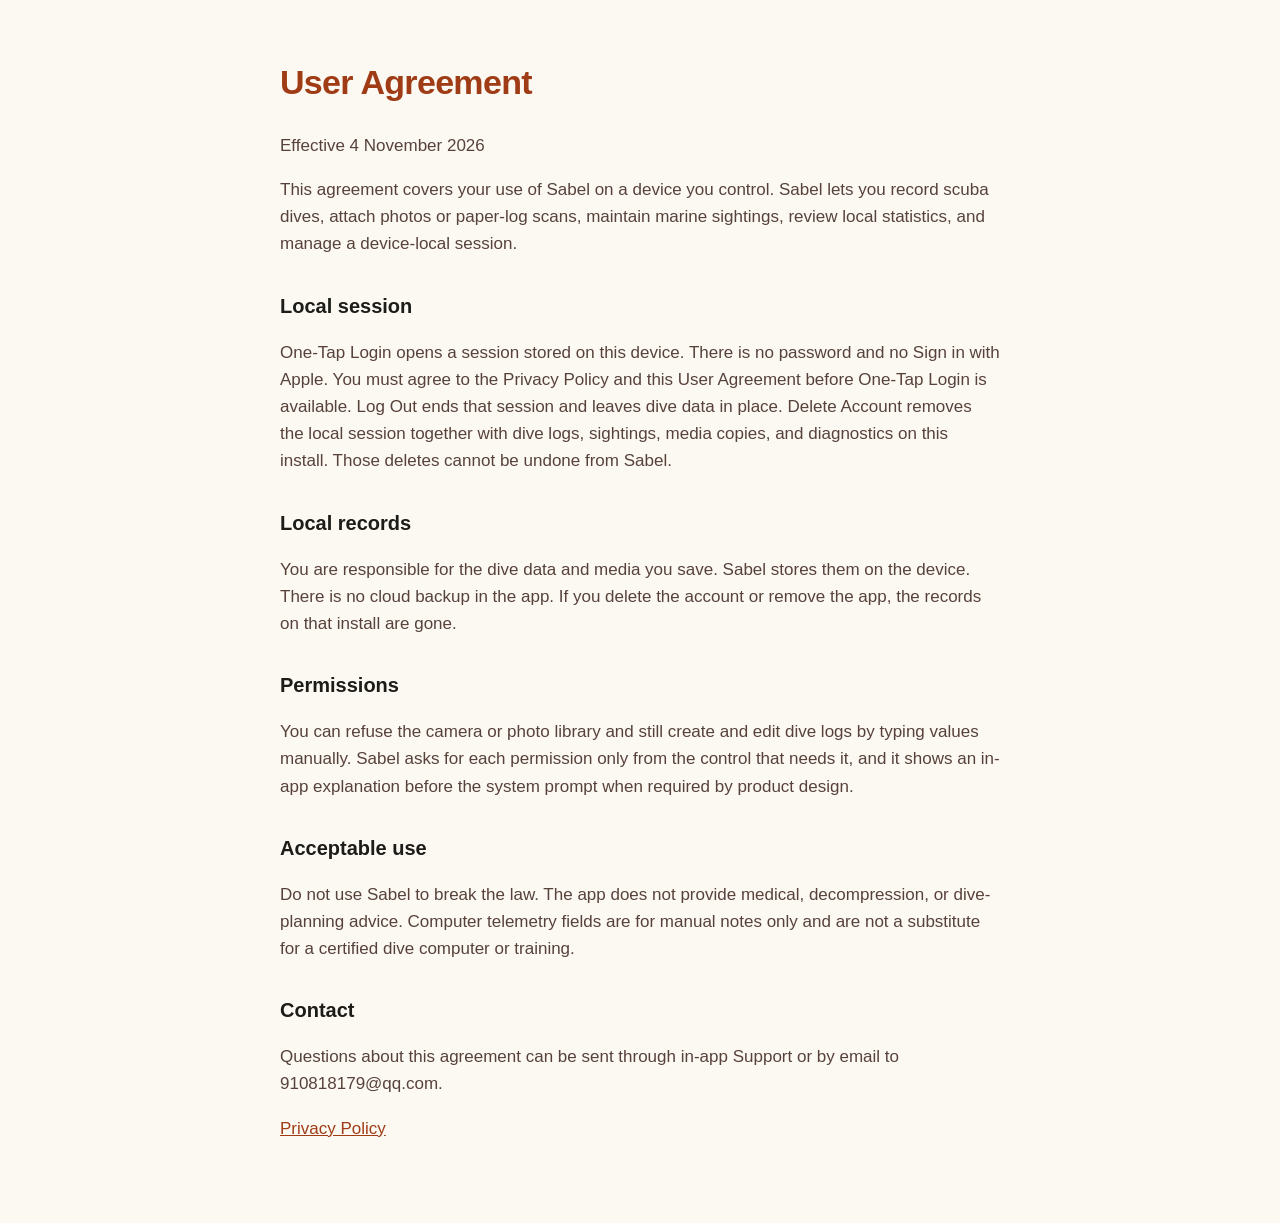
==== user-agreement.html @ 20592026 "Add Sabel Privacy Policy and User Agreement" ====
<!DOCTYPE html>
<html lang="en">
<head>
  <meta charset="utf-8">
  <meta name="viewport" content="width=device-width, initial-scale=1">
  <title>User Agreement</title>
  <link rel="stylesheet" href="legal.css">
</head>
<body>
  <main>
    <h1>User Agreement</h1>
    <p>Effective 4 November 2026</p>
    <p>This agreement covers your use of Sabel on a device you control. Sabel lets you record scuba dives, attach photos or paper-log scans, maintain marine sightings, review local statistics, and manage a device-local session.</p>

    <h2>Local session</h2>
    <p>One-Tap Login opens a session stored on this device. There is no password and no Sign in with Apple. You must agree to the Privacy Policy and this User Agreement before One-Tap Login is available. Log Out ends that session and leaves dive data in place. Delete Account removes the local session together with dive logs, sightings, media copies, and diagnostics on this install. Those deletes cannot be undone from Sabel.</p>

    <h2>Local records</h2>
    <p>You are responsible for the dive data and media you save. Sabel stores them on the device. There is no cloud backup in the app. If you delete the account or remove the app, the records on that install are gone.</p>

    <h2>Permissions</h2>
    <p>You can refuse the camera or photo library and still create and edit dive logs by typing values manually. Sabel asks for each permission only from the control that needs it, and it shows an in-app explanation before the system prompt when required by product design.</p>

    <h2>Acceptable use</h2>
    <p>Do not use Sabel to break the law. The app does not provide medical, decompression, or dive-planning advice. Computer telemetry fields are for manual notes only and are not a substitute for a certified dive computer or training.</p>

    <h2>Contact</h2>
    <p>Questions about this agreement can be sent through in-app Support or by email to 910818179@qq.com.</p>
    <p><a href="privacy-policy.html">Privacy Policy</a></p>
  </main>
</body>
</html>
---- legal.css ----
:root { color-scheme: light; }
body {
  margin: 0;
  background: #fcf9f3;
  color: #1c1c18;
  font: 17px/1.6 -apple-system, BlinkMacSystemFont, "Segoe UI", sans-serif;
}
main { max-width: 720px; margin: 0 auto; padding: 32px 20px 64px; }
h1 { font-weight: 700; letter-spacing: -0.02em; color: #9f3c16; }
h2 { font-size: 20px; margin-top: 2rem; color: #1c1c18; }
a { color: #9f3c16; }
p, li { color: #57423b; }
ul { padding-left: 1.2rem; }
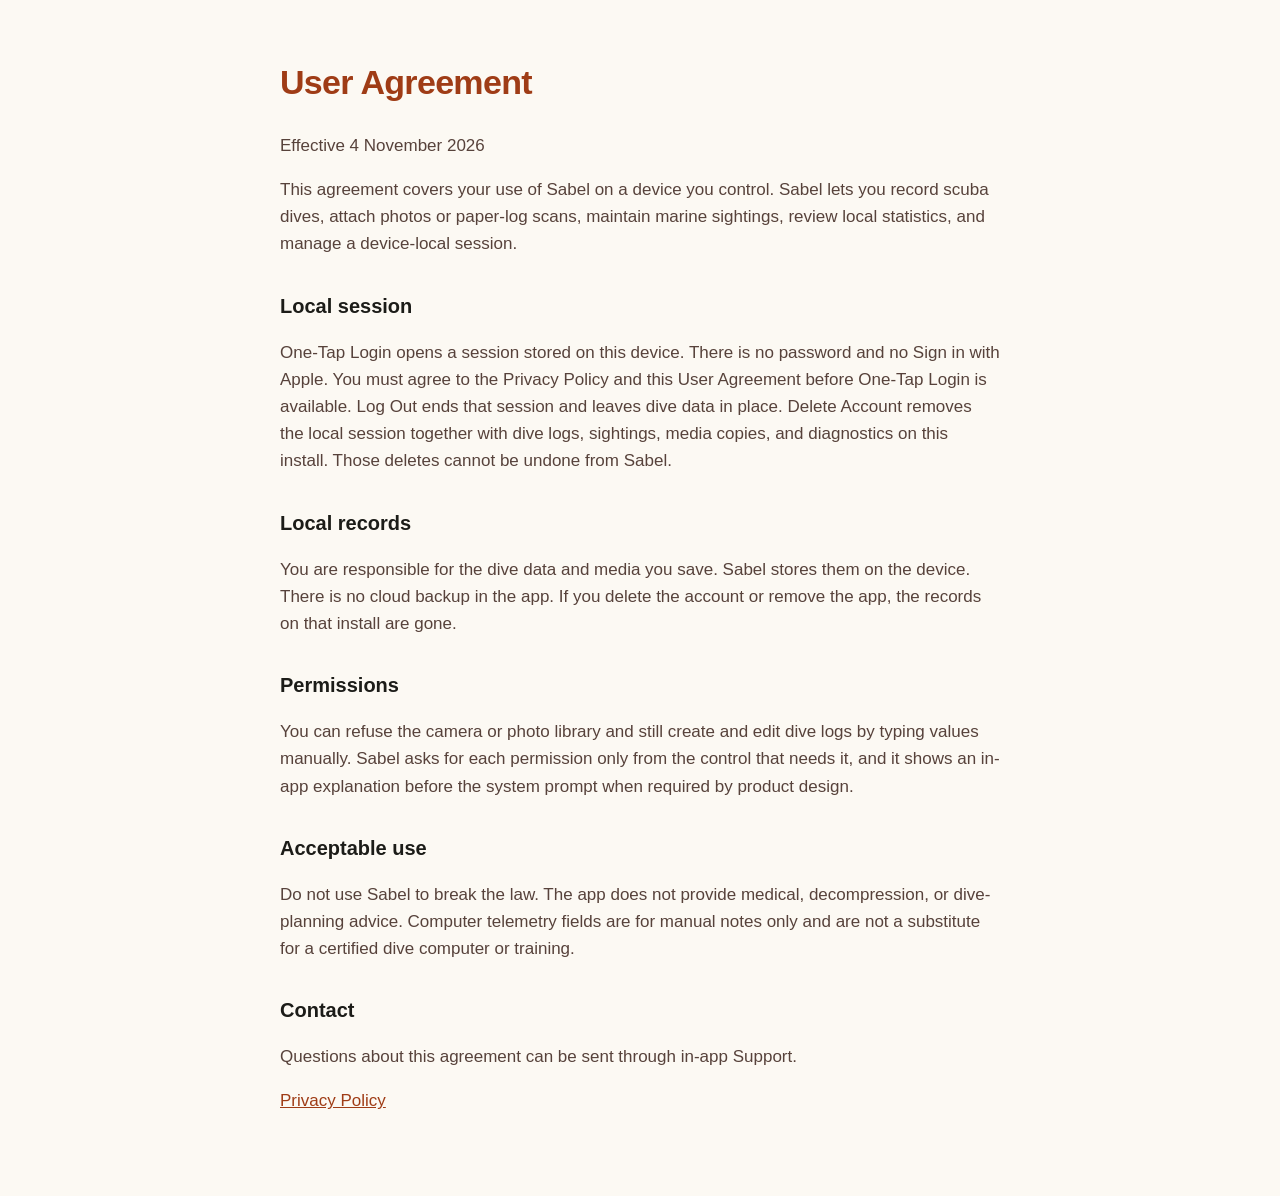
==== commit 56f7bccd: "Remove contact email from legal pages; keep in-app Support only." ====
--- a/user-agreement.html
+++ b/user-agreement.html
@@ -25,7 +25,7 @@
     <p>Do not use Sabel to break the law. The app does not provide medical, decompression, or dive-planning advice. Computer telemetry fields are for manual notes only and are not a substitute for a certified dive computer or training.</p>
 
     <h2>Contact</h2>
-    <p>Questions about this agreement can be sent through in-app Support or by email to 910818179@qq.com.</p>
+    <p>Questions about this agreement can be sent through in-app Support.</p>
     <p><a href="privacy-policy.html">Privacy Policy</a></p>
   </main>
 </body>
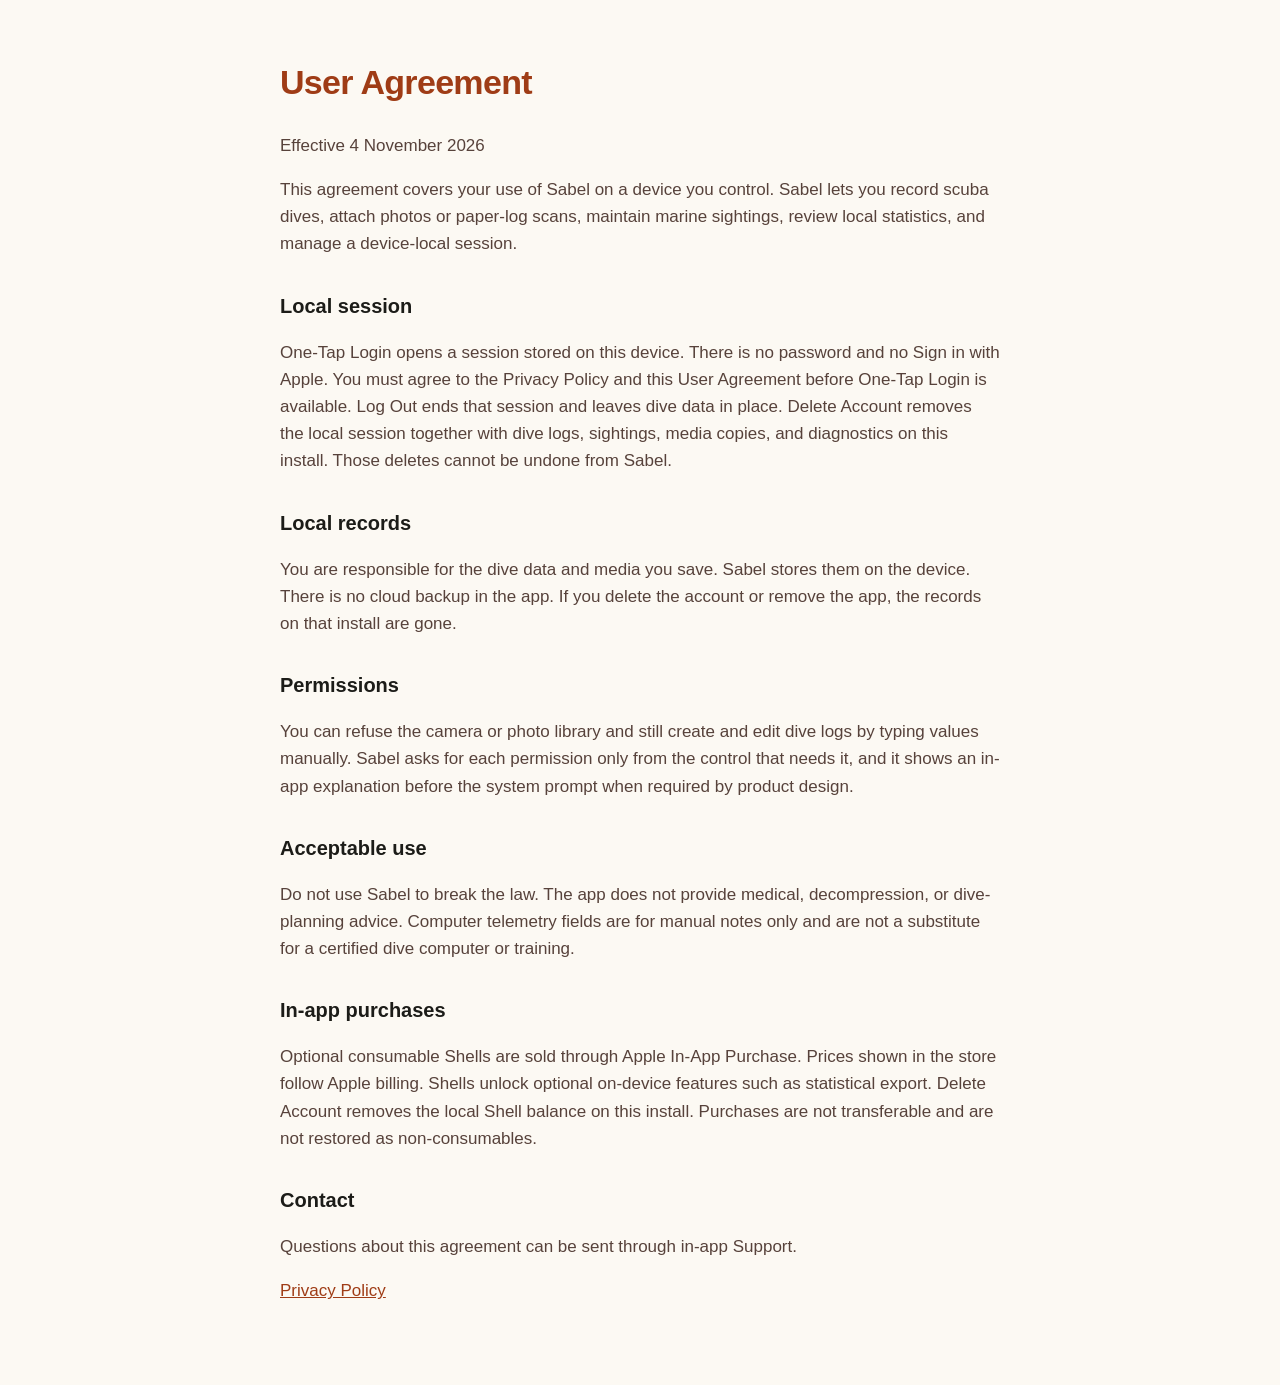
==== commit c376ce8a: "Document consumable Shell IAP in Privacy Policy and User Agreement." ====
--- a/user-agreement.html
+++ b/user-agreement.html
@@ -24,6 +24,9 @@
     <h2>Acceptable use</h2>
     <p>Do not use Sabel to break the law. The app does not provide medical, decompression, or dive-planning advice. Computer telemetry fields are for manual notes only and are not a substitute for a certified dive computer or training.</p>
 
+    <h2>In-app purchases</h2>
+    <p>Optional consumable Shells are sold through Apple In-App Purchase. Prices shown in the store follow Apple billing. Shells unlock optional on-device features such as statistical export. Delete Account removes the local Shell balance on this install. Purchases are not transferable and are not restored as non-consumables.</p>
+
     <h2>Contact</h2>
     <p>Questions about this agreement can be sent through in-app Support.</p>
     <p><a href="privacy-policy.html">Privacy Policy</a></p>
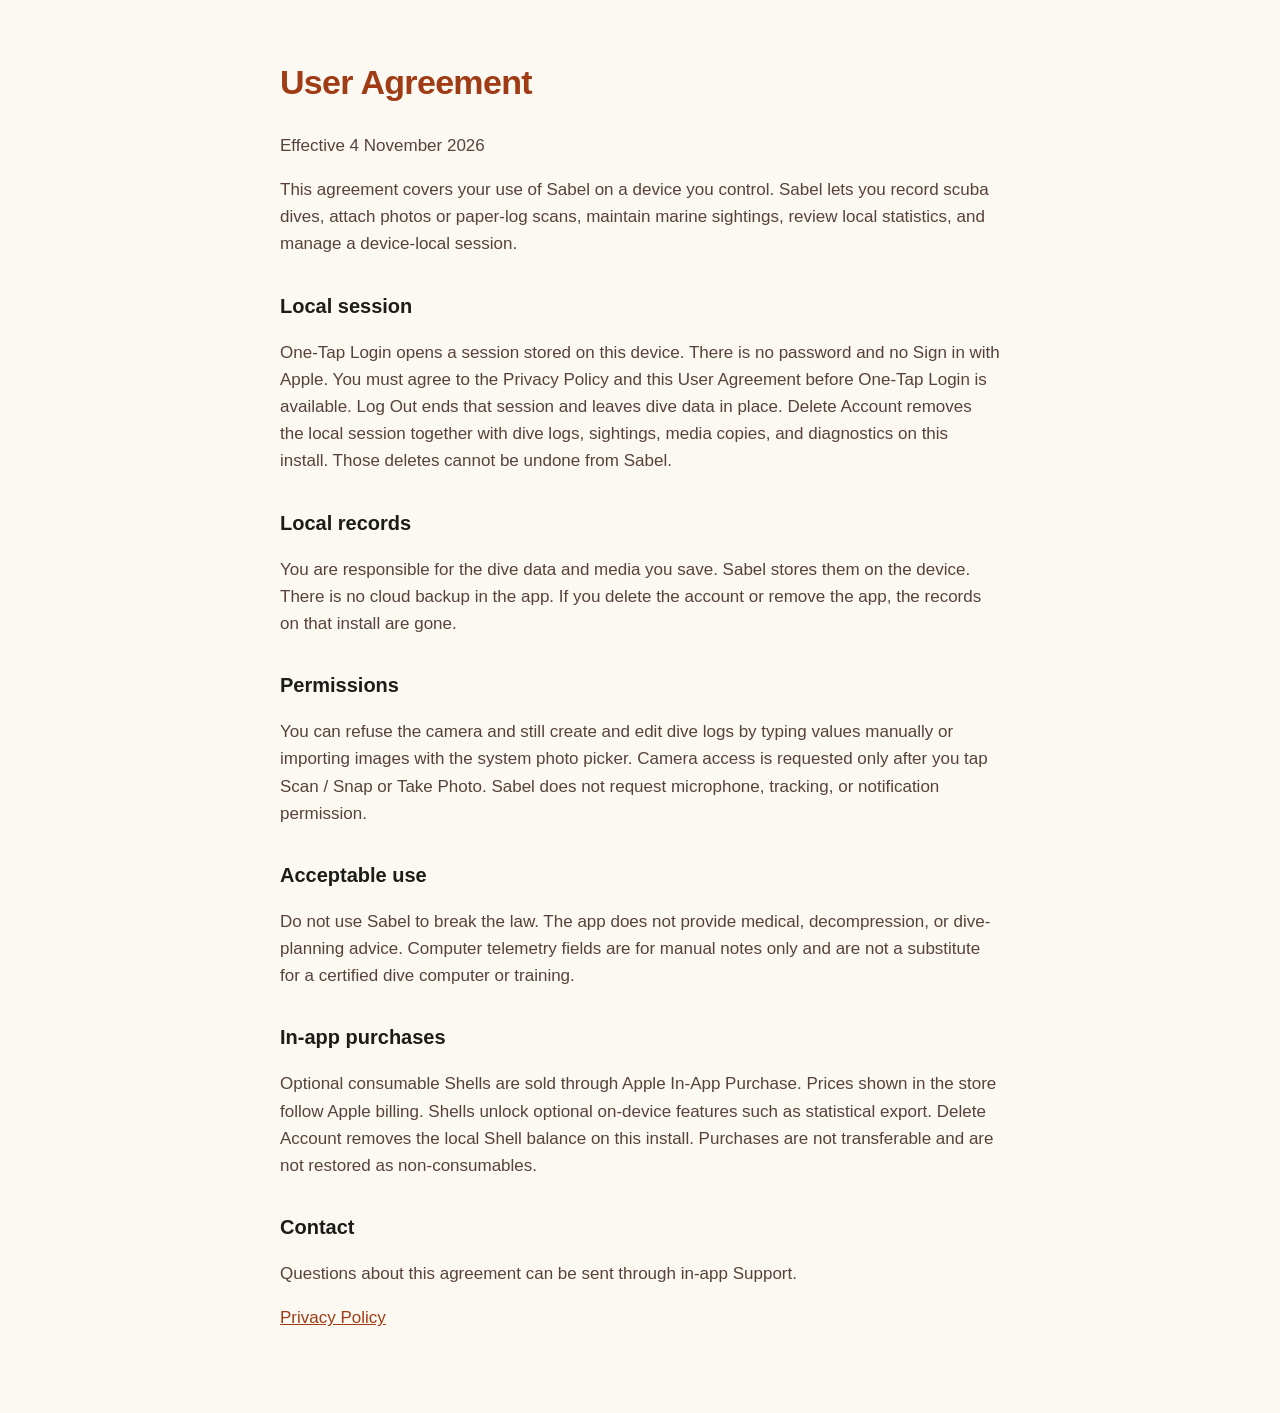
==== commit 4327a86c: "Align permission policy with camera-only request and PHPicker import." ====
--- a/user-agreement.html
+++ b/user-agreement.html
@@ -19,7 +19,7 @@
     <p>You are responsible for the dive data and media you save. Sabel stores them on the device. There is no cloud backup in the app. If you delete the account or remove the app, the records on that install are gone.</p>
 
     <h2>Permissions</h2>
-    <p>You can refuse the camera or photo library and still create and edit dive logs by typing values manually. Sabel asks for each permission only from the control that needs it, and it shows an in-app explanation before the system prompt when required by product design.</p>
+    <p>You can refuse the camera and still create and edit dive logs by typing values manually or importing images with the system photo picker. Camera access is requested only after you tap Scan / Snap or Take Photo. Sabel does not request microphone, tracking, or notification permission.</p>
 
     <h2>Acceptable use</h2>
     <p>Do not use Sabel to break the law. The app does not provide medical, decompression, or dive-planning advice. Computer telemetry fields are for manual notes only and are not a substitute for a certified dive computer or training.</p>
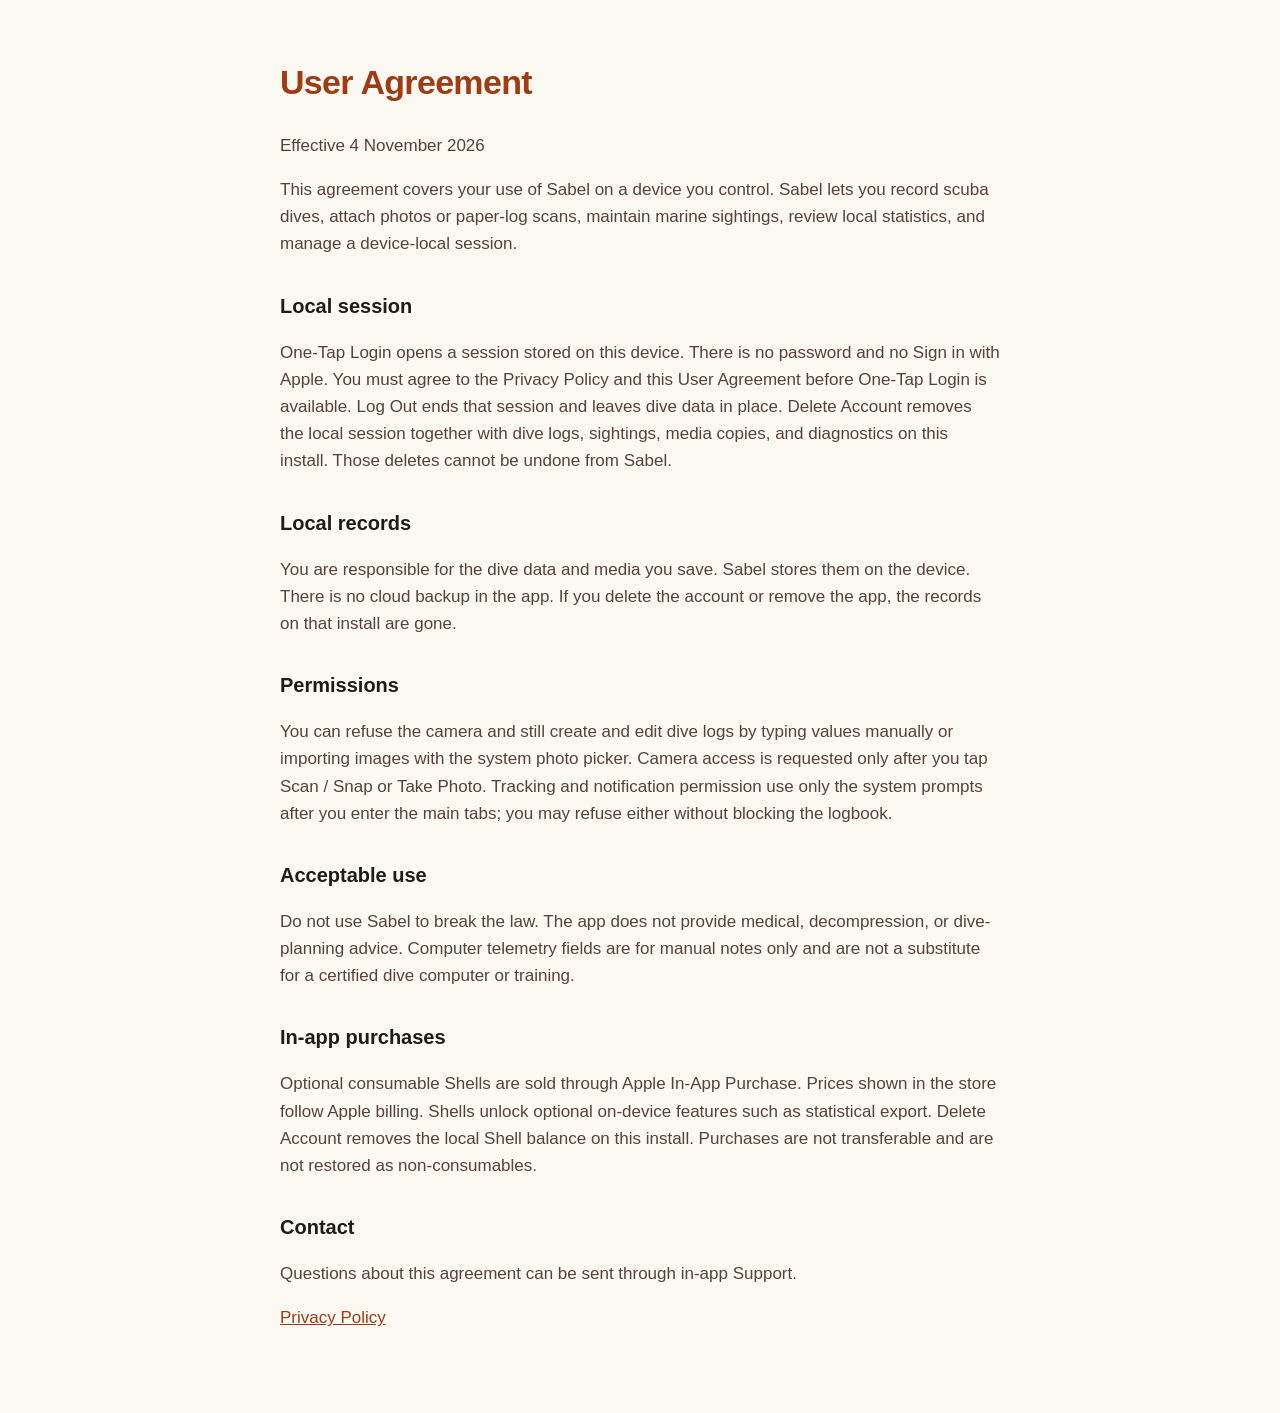
==== commit 6ae4f1e8: "Document ATT tracking and push notifications in legal pages." ====
--- a/user-agreement.html
+++ b/user-agreement.html
@@ -19,7 +19,7 @@
     <p>You are responsible for the dive data and media you save. Sabel stores them on the device. There is no cloud backup in the app. If you delete the account or remove the app, the records on that install are gone.</p>
 
     <h2>Permissions</h2>
-    <p>You can refuse the camera and still create and edit dive logs by typing values manually or importing images with the system photo picker. Camera access is requested only after you tap Scan / Snap or Take Photo. Sabel does not request microphone, tracking, or notification permission.</p>
+    <p>You can refuse the camera and still create and edit dive logs by typing values manually or importing images with the system photo picker. Camera access is requested only after you tap Scan / Snap or Take Photo. Tracking and notification permission use only the system prompts after you enter the main tabs; you may refuse either without blocking the logbook.</p>
 
     <h2>Acceptable use</h2>
     <p>Do not use Sabel to break the law. The app does not provide medical, decompression, or dive-planning advice. Computer telemetry fields are for manual notes only and are not a substitute for a certified dive computer or training.</p>
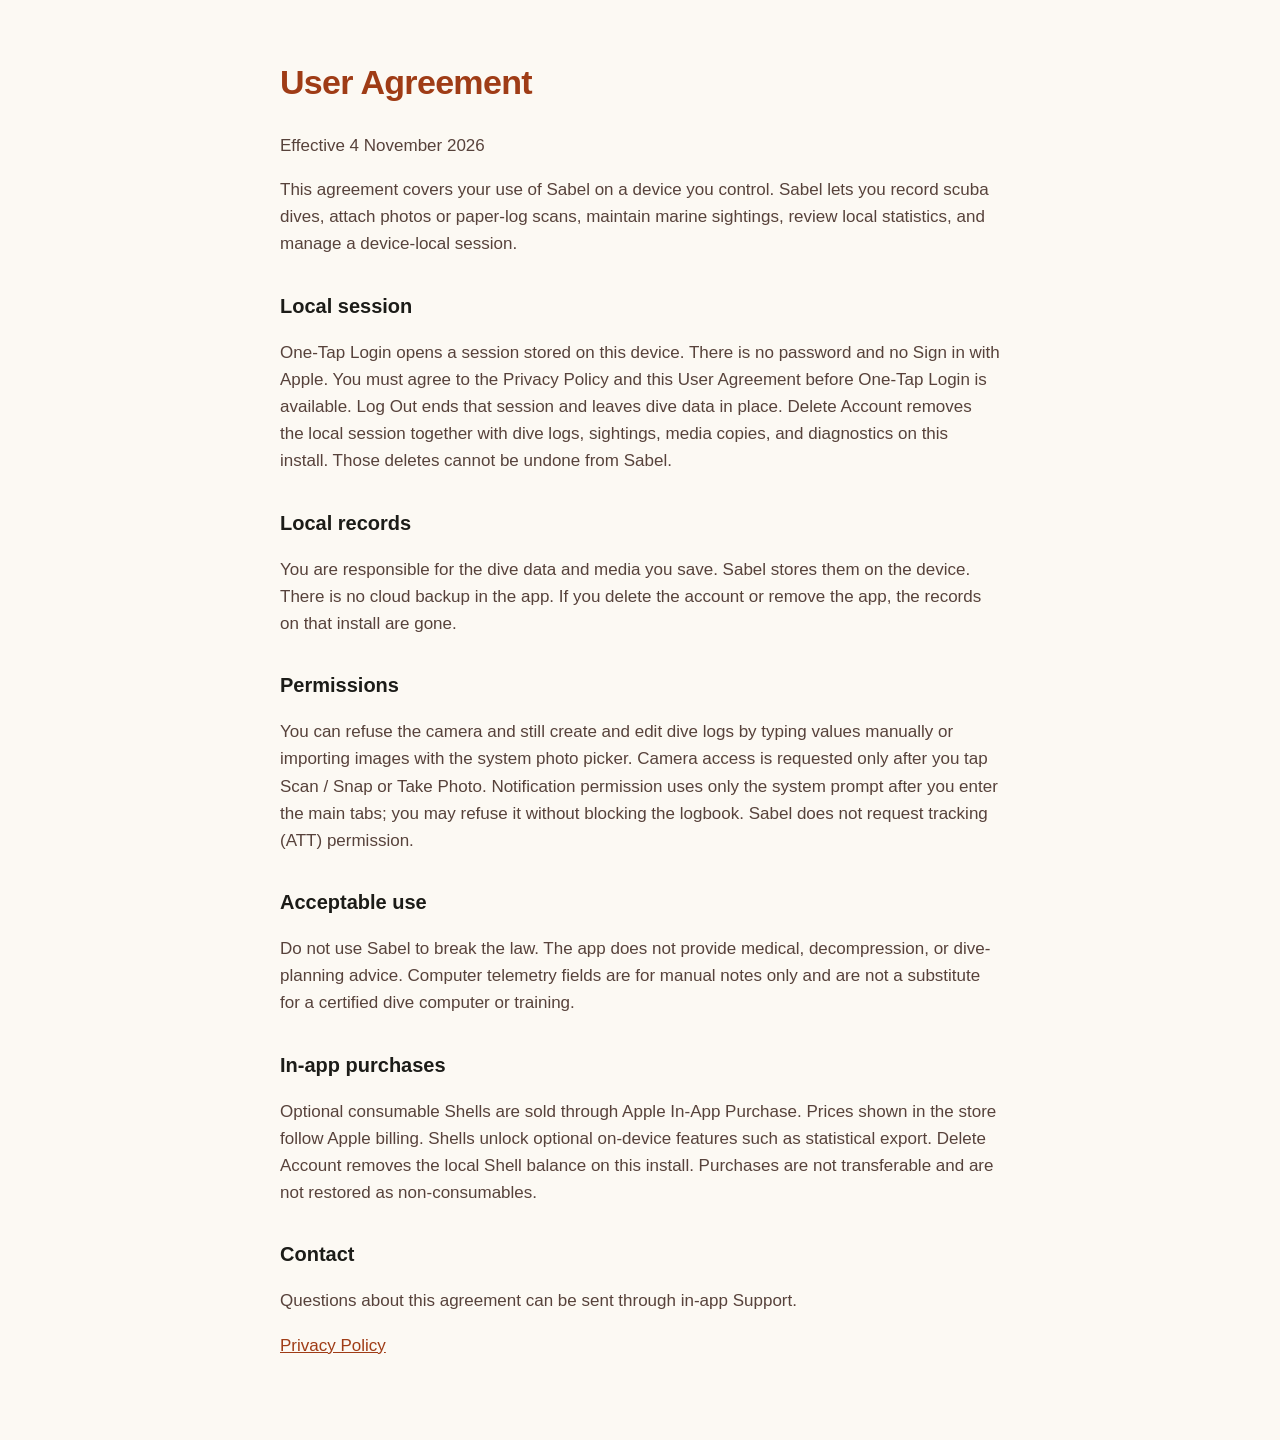
==== commit 99b55c33: "Remove ATT tracking claims; keep notification disclosure only." ====
--- a/user-agreement.html
+++ b/user-agreement.html
@@ -19,7 +19,7 @@
     <p>You are responsible for the dive data and media you save. Sabel stores them on the device. There is no cloud backup in the app. If you delete the account or remove the app, the records on that install are gone.</p>
 
     <h2>Permissions</h2>
-    <p>You can refuse the camera and still create and edit dive logs by typing values manually or importing images with the system photo picker. Camera access is requested only after you tap Scan / Snap or Take Photo. Tracking and notification permission use only the system prompts after you enter the main tabs; you may refuse either without blocking the logbook.</p>
+    <p>You can refuse the camera and still create and edit dive logs by typing values manually or importing images with the system photo picker. Camera access is requested only after you tap Scan / Snap or Take Photo. Notification permission uses only the system prompt after you enter the main tabs; you may refuse it without blocking the logbook. Sabel does not request tracking (ATT) permission.</p>
 
     <h2>Acceptable use</h2>
     <p>Do not use Sabel to break the law. The app does not provide medical, decompression, or dive-planning advice. Computer telemetry fields are for manual notes only and are not a substitute for a certified dive computer or training.</p>
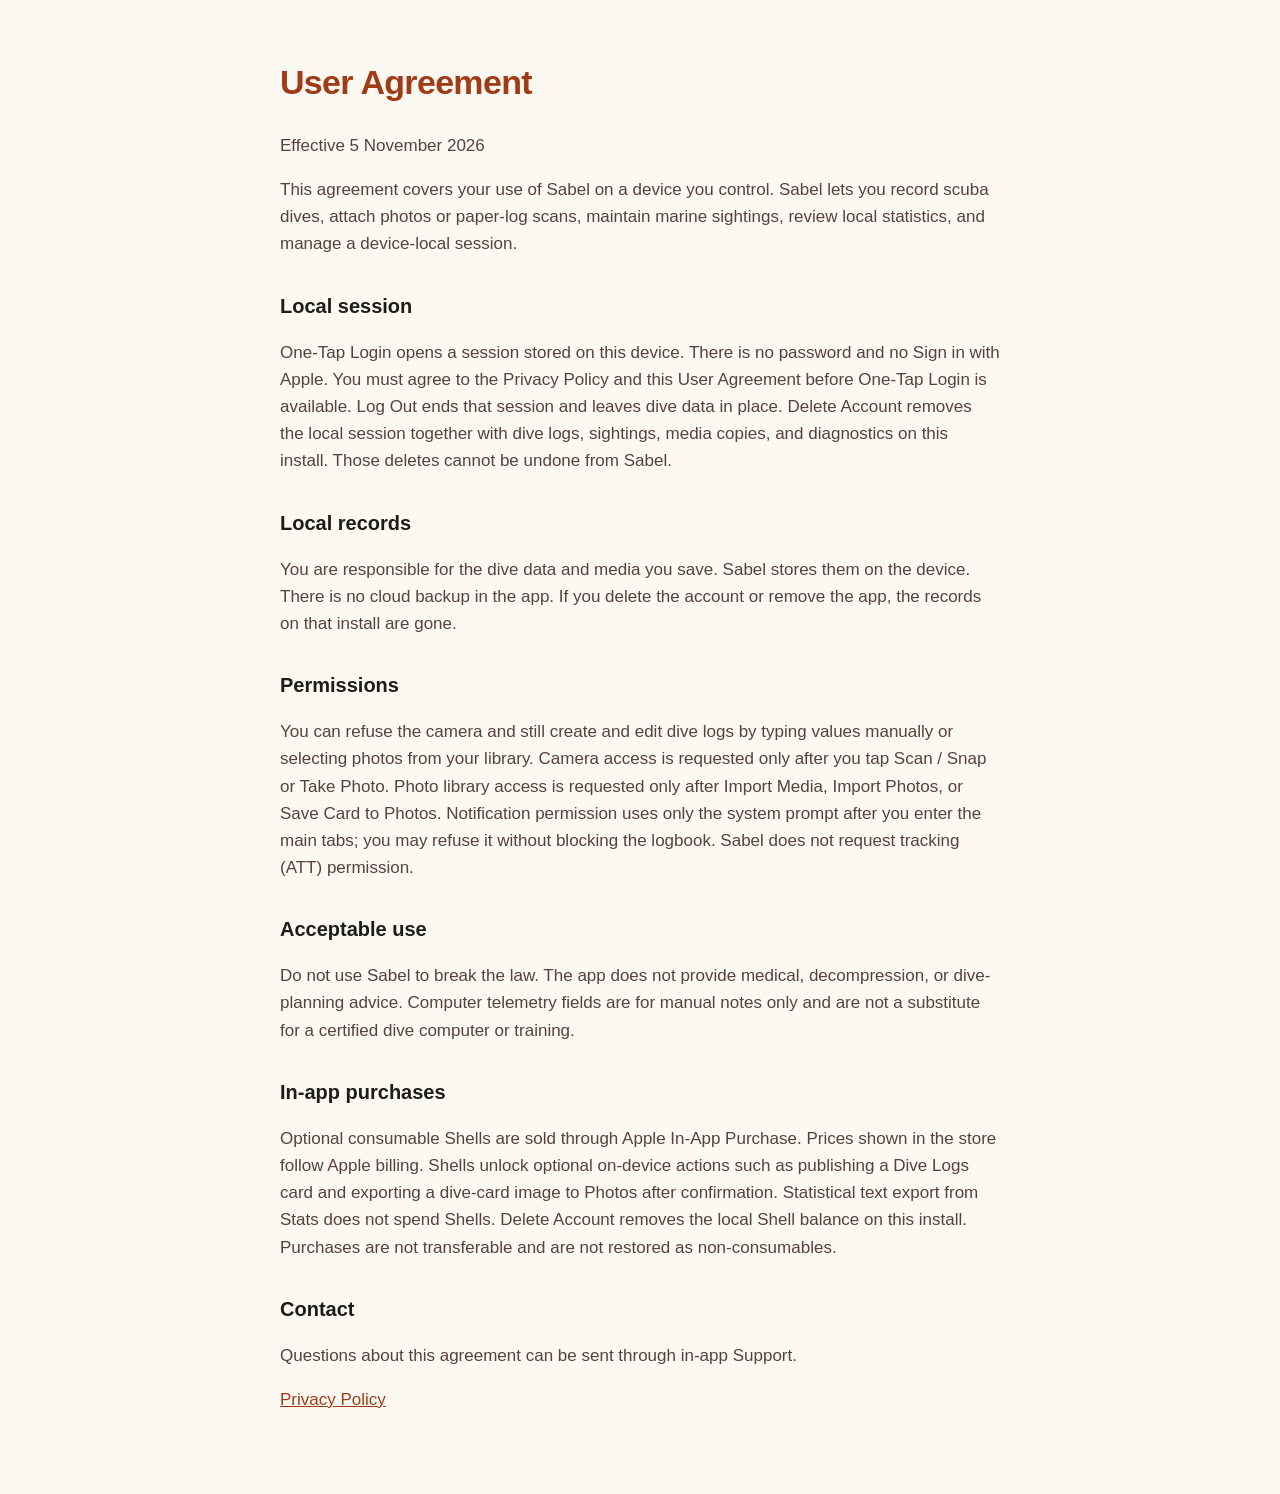
==== commit ddb6ffb4: "Update privacy and agreement for photo export and Shells. Align photo-library select/export and Shel" ====
--- a/user-agreement.html
+++ b/user-agreement.html
@@ -9,7 +9,7 @@
 <body>
   <main>
     <h1>User Agreement</h1>
-    <p>Effective 4 November 2026</p>
+    <p>Effective 5 November 2026</p>
     <p>This agreement covers your use of Sabel on a device you control. Sabel lets you record scuba dives, attach photos or paper-log scans, maintain marine sightings, review local statistics, and manage a device-local session.</p>
 
     <h2>Local session</h2>
@@ -19,13 +19,13 @@
     <p>You are responsible for the dive data and media you save. Sabel stores them on the device. There is no cloud backup in the app. If you delete the account or remove the app, the records on that install are gone.</p>
 
     <h2>Permissions</h2>
-    <p>You can refuse the camera and still create and edit dive logs by typing values manually or importing images with the system photo picker. Camera access is requested only after you tap Scan / Snap or Take Photo. Notification permission uses only the system prompt after you enter the main tabs; you may refuse it without blocking the logbook. Sabel does not request tracking (ATT) permission.</p>
+    <p>You can refuse the camera and still create and edit dive logs by typing values manually or selecting photos from your library. Camera access is requested only after you tap Scan / Snap or Take Photo. Photo library access is requested only after Import Media, Import Photos, or Save Card to Photos. Notification permission uses only the system prompt after you enter the main tabs; you may refuse it without blocking the logbook. Sabel does not request tracking (ATT) permission.</p>
 
     <h2>Acceptable use</h2>
     <p>Do not use Sabel to break the law. The app does not provide medical, decompression, or dive-planning advice. Computer telemetry fields are for manual notes only and are not a substitute for a certified dive computer or training.</p>
 
     <h2>In-app purchases</h2>
-    <p>Optional consumable Shells are sold through Apple In-App Purchase. Prices shown in the store follow Apple billing. Shells unlock optional on-device features such as statistical export. Delete Account removes the local Shell balance on this install. Purchases are not transferable and are not restored as non-consumables.</p>
+    <p>Optional consumable Shells are sold through Apple In-App Purchase. Prices shown in the store follow Apple billing. Shells unlock optional on-device actions such as publishing a Dive Logs card and exporting a dive-card image to Photos after confirmation. Statistical text export from Stats does not spend Shells. Delete Account removes the local Shell balance on this install. Purchases are not transferable and are not restored as non-consumables.</p>
 
     <h2>Contact</h2>
     <p>Questions about this agreement can be sent through in-app Support.</p>
